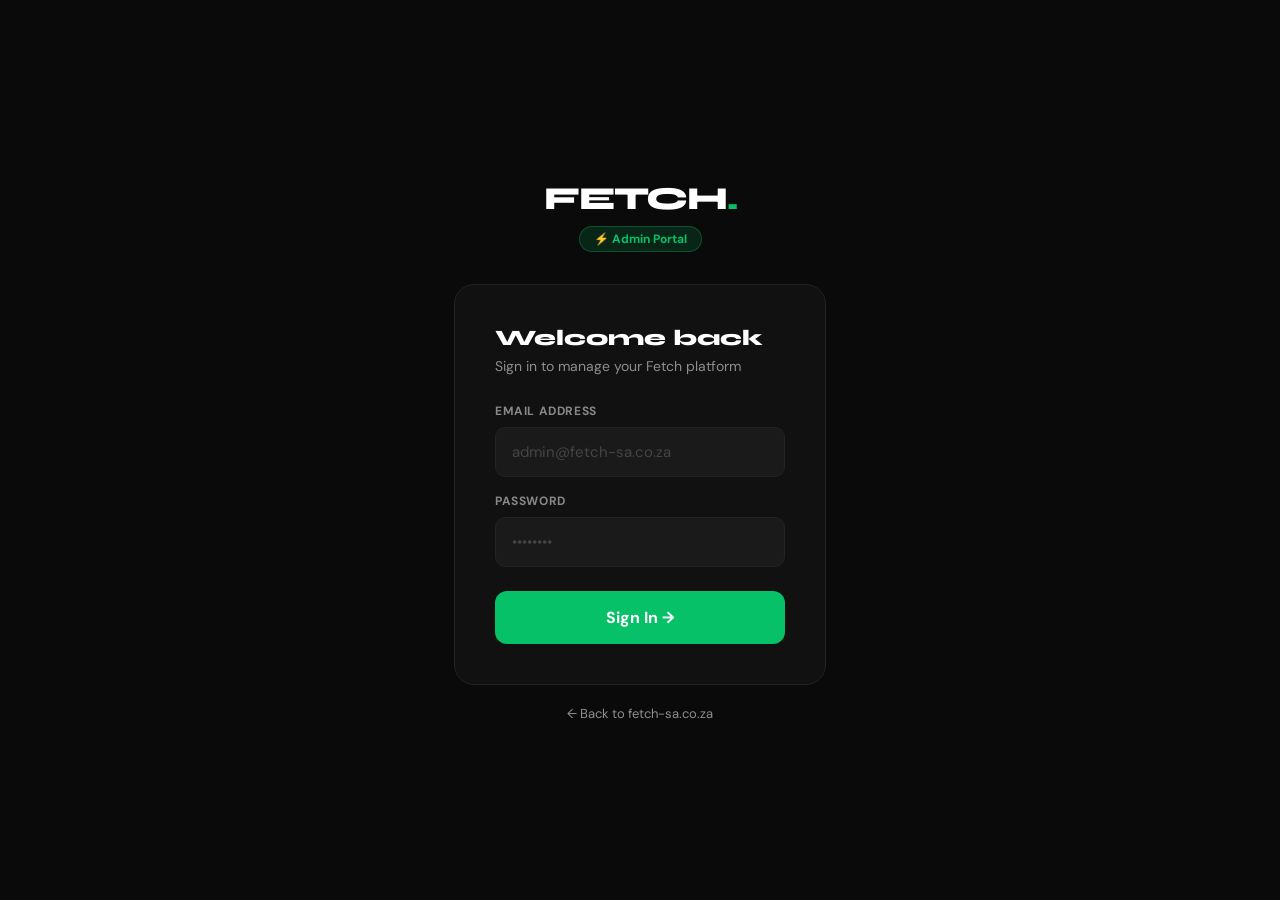
==== admin-codes.html @ 299ec89d "Add files via upload" ====
<!DOCTYPE html>
<html lang="en">
<head>
<meta charset="UTF-8">
<meta name="viewport" content="width=device-width, initial-scale=1.0">
<title>Fetch Admin — Invite Codes</title>
<link rel="stylesheet" href="admin-shared.css">
</head>
<body>
<div id="sidebar-wrap"></div>
<div class="main">
  <div class="topbar">
    <h1>Invite Codes</h1>
    <div class="topbar-right">
      <button class="btn btn-green" onclick="openGenerateModal()">+ Generate New Code</button>
    </div>
  </div>
  <div class="content">
    <div class="filter-tabs">
      <button class="filter-tab active" onclick="setFilter('all',this)">All</button>
      <button class="filter-tab" onclick="setFilter('active',this)">Active</button>
      <button class="filter-tab" onclick="setFilter('used',this)">Used</button>
      <button class="filter-tab" onclick="setFilter('expired',this)">Expired</button>
    </div>
    <div class="table-card">
      <table>
        <thead>
          <tr><th>Code</th><th>Store</th><th>Email</th><th>Created</th><th>Expires</th><th>Status</th><th>Actions</th></tr>
        </thead>
        <tbody id="codes-tbody">
          <tr><td colspan="7" style="text-align:center;padding:40px;color:#8E8E8E">Loading...</td></tr>
        </tbody>
      </table>
    </div>
  </div>
</div>

<script src="admin-shared.js"></script>
<script>
  guardAdmin();
  document.getElementById('sidebar-wrap').innerHTML = buildSidebar('codes');
  let allCodes = [];
  let allStores = [];
  let currentFilter = 'all';

  function codeStatus(c) {
    if (c.is_used) return 'used';
    if (new Date(c.expires_at) < new Date()) return 'expired';
    return 'active';
  }

  async function loadCodes() {
    [allCodes, allStores] = await Promise.all([
      sbGet('store_invites', '?order=created_at.desc&select=*'),
      sbGet('stores', '?select=id,name')
    ]);
    if (!Array.isArray(allCodes)) allCodes = [];
    if (!Array.isArray(allStores)) allStores = [];
    renderCodes();
  }

  function setFilter(f, btn) {
    currentFilter = f;
    document.querySelectorAll('.filter-tab').forEach(t => t.classList.remove('active'));
    btn.classList.add('active');
    renderCodes();
  }

  function storeName(storeId) {
    const s = allStores.find(s => s.id === storeId);
    return s ? s.name : storeId ? storeId.slice(0,8)+'...' : '—';
  }

  function renderCodes() {
    let data = allCodes;
    if (currentFilter !== 'all') data = data.filter(c => codeStatus(c) === currentFilter);
    const tbody = document.getElementById('codes-tbody');
    if (!data.length) {
      tbody.innerHTML = `<tr><td colspan="7" style="text-align:center;padding:48px;color:#8E8E8E"><div style="font-size:32px;margin-bottom:12px">🎟️</div>No codes found</td></tr>`;
      return;
    }
    tbody.innerHTML = data.map(c => {
      const st = codeStatus(c);
      const pillMap = { active:['#E6F9F0','#0A7A45'], used:['#F7F7F7','#8E8E8E'], expired:['#FDECEA','#B91C1C'] };
      const [bg,color] = pillMap[st];
      return `<tr>
        <td><strong style="font-family:monospace;letter-spacing:2px;font-size:15px;color:#06C167">${c.code}</strong></td>
        <td>${storeName(c.store_id)}</td>
        <td class="td-muted">${c.email||'—'}</td>
        <td class="td-muted">${formatDate(c.created_at)}</td>
        <td class="td-muted">${formatDate(c.expires_at)}</td>
        <td><span style="background:${bg};color:${color};padding:3px 10px;border-radius:999px;font-size:11px;font-weight:700">${st.charAt(0).toUpperCase()+st.slice(1)}${c.is_used?' · '+formatDate(c.used_at):''}</span></td>
        <td>
          <div style="display:flex;gap:6px">
            <button class="btn btn-grey btn-sm" onclick="copyToClipboard('${c.code}',this)">📋 Copy</button>
            ${c.email && !c.is_used ? `<a href="https://wa.me/?text=${encodeURIComponent('Your Fetch Partner Code: '+c.code)}" target="_blank" class="btn btn-green btn-sm" style="text-decoration:none">💬</a>` : ''}
            ${st === 'active' ? `<button class="btn btn-red btn-sm" onclick="revokeCode('${c.id}','${c.code}')">Revoke</button>` : ''}
          </div>
        </td>
      </tr>`;
    }).join('');
  }

  async function openGenerateModal() {
    const stores = await sbGet('stores', '?select=id,name&order=name');
    const options = Array.isArray(stores) ? stores.map(s => `<option value="${s.id}">${s.name}</option>`).join('') : '';
    showModal(`
      <div class="modal-title">Generate Partner Code</div>
      <div class="modal-sub">Create a new invite code for a store partner</div>
      <div class="modal-form-group">
        <label>Store *</label>
        <select id="g-store-id"><option value="">Select a store...</option>${options}</select>
      </div>
      <div class="modal-form-group">
        <label>Partner Email *</label>
        <input type="email" id="g-email" placeholder="partner@example.com">
      </div>
      <div class="modal-form-group">
        <label>Expires In</label>
        <select id="g-expires">
          <option value="7">7 days</option>
          <option value="14">14 days</option>
          <option value="30" selected>30 days</option>
          <option value="60">60 days</option>
        </select>
      </div>
      <div style="background:#F7F7F7;border-radius:10px;padding:14px;margin:16px 0;text-align:center">
        <div style="font-size:11px;color:#8E8E8E;margin-bottom:6px">Generated code preview</div>
        <div id="code-preview" style="font-family:monospace;font-size:24px;font-weight:900;color:#06C167;letter-spacing:3px">FETCH-XXXXXX</div>
      </div>
      <div class="modal-buttons">
        <button class="btn btn-black" style="flex:1;padding:14px" onclick="generateAndSave()" id="gen-btn">Generate & Save</button>
      </div>
    `);
    const preview = generateCode();
    document.getElementById('code-preview').textContent = preview;
    document.getElementById('gen-btn').dataset.code = preview;
  }

  async function generateAndSave() {
    const storeId = document.getElementById('g-store-id').value;
    const email = document.getElementById('g-email').value.trim();
    const days = parseInt(document.getElementById('g-expires').value);
    const code = document.getElementById('gen-btn').dataset.code;
    const btn = document.getElementById('gen-btn');
    if (!storeId || !email) { alert('Please select a store and enter an email.'); return; }
    btn.textContent = 'Saving...'; btn.disabled = true;
    const expires = new Date(); expires.setDate(expires.getDate() + days);
    await sbPost('store_invites', { code, store_id: storeId, email, is_used: false, expires_at: expires.toISOString() });
    closeModal();
    showModal(`
      <div style="text-align:center">
        <div style="font-size:40px;margin-bottom:12px">✅</div>
        <div class="modal-title">Code Generated!</div>
        <div class="code-display">${code}</div>
        <div style="display:flex;gap:10px;justify-content:center;margin-bottom:12px">
          <button class="btn btn-black" onclick="copyToClipboard('${code}',this)">📋 Copy Code</button>
        </div>
        <button class="btn btn-grey" style="width:100%" onclick="closeModal();loadCodes()">Done</button>
      </div>
    `);
  }

  async function revokeCode(id, code) {
    if (!confirm(`Revoke code ${code}? The partner will no longer be able to use it.`)) return;
    await sbPatch('store_invites', id, { expires_at: new Date().toISOString() });
    loadCodes();
  }

  loadCodes();
</script>
</body>
</html>
---- admin-shared.css ----
@import url('https://fonts.googleapis.com/css2?family=Syne:wght@400;700;800;900&family=DM+Sans:wght@300;400;500;600&display=swap');

:root {
  --green: #06C167; --black: #000; --white: #fff;
  --surface: #F7F7F7; --border: #E8E8E8; --muted: #8E8E8E;
  --danger: #E74C3C; --warning: #F39C12;
}
*, *::before, *::after { box-sizing: border-box; margin: 0; padding: 0; }
body { font-family: 'DM Sans', sans-serif; background: var(--surface); color: var(--black); display: flex; min-height: 100vh; }

/* SIDEBAR */
.sidebar {
  width: 240px; min-height: 100vh; background: var(--black);
  display: flex; flex-direction: column; position: fixed;
  top: 0; left: 0; bottom: 0; z-index: 50; flex-shrink: 0;
}
.sidebar-logo {
  font-family: 'Syne', sans-serif; font-weight: 900;
  font-size: 22px; letter-spacing: -1px; color: var(--white);
  padding: 28px 24px 4px;
}
.sidebar-logo span { color: var(--green); }
.sidebar-badge {
  font-size: 10px; font-weight: 700; color: var(--green);
  text-transform: uppercase; letter-spacing: 1px;
  padding: 0 24px 24px;
}
.sidebar-nav { flex: 1; display: flex; flex-direction: column; gap: 2px; padding: 8px 12px; }
.sidebar-item {
  display: flex; align-items: center; gap: 10px;
  padding: 11px 14px; border-radius: 10px;
  font-size: 14px; font-weight: 500; color: rgba(255,255,255,0.6);
  text-decoration: none; transition: all 0.2s;
}
.sidebar-item:hover { background: rgba(255,255,255,0.08); color: var(--white); }
.sidebar-item.active { background: rgba(6,193,103,0.15); color: var(--green); font-weight: 700; }
.sidebar-signout {
  margin: 16px 12px; padding: 12px; border-radius: 10px;
  background: rgba(231,76,60,0.1); border: 1px solid rgba(231,76,60,0.2);
  color: var(--danger); font-family: 'DM Sans', sans-serif;
  font-size: 14px; font-weight: 600; cursor: pointer; transition: all 0.2s;
}
.sidebar-signout:hover { background: rgba(231,76,60,0.2); }

/* MAIN */
.main { margin-left: 240px; flex: 1; display: flex; flex-direction: column; min-height: 100vh; }
.topbar {
  background: var(--white); border-bottom: 1px solid var(--border);
  padding: 20px 32px; display: flex; align-items: center; justify-content: space-between;
  position: sticky; top: 0; z-index: 40;
}
.topbar h1 { font-family: 'Syne', sans-serif; font-size: 22px; font-weight: 900; letter-spacing: -0.5px; }
.topbar-right { display: flex; align-items: center; gap: 12px; }
.content { padding: 32px; flex: 1; }

/* STATS GRID */
.stats-grid { display: grid; grid-template-columns: repeat(4, 1fr); gap: 16px; margin-bottom: 28px; }
.stat-card {
  background: var(--white); border-radius: 16px; padding: 24px;
  box-shadow: 0 1px 4px rgba(0,0,0,0.06);
}
.stat-label { font-size: 12px; font-weight: 700; color: var(--muted); text-transform: uppercase; letter-spacing: 0.6px; margin-bottom: 10px; }
.stat-num { font-family: 'Syne', sans-serif; font-size: 32px; font-weight: 900; color: var(--black); line-height: 1; }
.stat-sub { font-size: 12px; color: var(--muted); margin-top: 6px; }

/* TABLE */
.table-card { background: var(--white); border-radius: 16px; overflow: hidden; box-shadow: 0 1px 4px rgba(0,0,0,0.06); margin-bottom: 24px; }
.table-header { padding: 20px 24px; border-bottom: 1px solid var(--border); display: flex; align-items: center; justify-content: space-between; }
.table-title { font-family: 'Syne', sans-serif; font-size: 17px; font-weight: 800; }
table { width: 100%; border-collapse: collapse; }
thead th { background: var(--surface); padding: 12px 16px; text-align: left; font-size: 11px; font-weight: 700; text-transform: uppercase; letter-spacing: 0.6px; color: var(--muted); white-space: nowrap; }
tbody tr { border-bottom: 1px solid var(--border); transition: background 0.15s; }
tbody tr:last-child { border-bottom: none; }
tbody tr:hover { background: #fafafa; }
tbody td { padding: 14px 16px; font-size: 14px; color: var(--black); vertical-align: middle; }
.td-muted { color: var(--muted); font-size: 13px; }

/* BUTTONS */
.btn { padding: 8px 16px; border-radius: 8px; font-family: 'DM Sans', sans-serif; font-size: 13px; font-weight: 600; cursor: pointer; border: none; transition: all 0.2s; display: inline-flex; align-items: center; gap: 5px; white-space: nowrap; }
.btn-sm { padding: 6px 12px; font-size: 12px; border-radius: 7px; }
.btn-green { background: var(--green); color: var(--white); }
.btn-green:hover { filter: brightness(0.9); }
.btn-black { background: var(--black); color: var(--white); }
.btn-black:hover { background: #222; }
.btn-red { background: rgba(231,76,60,0.1); color: var(--danger); border: 1px solid rgba(231,76,60,0.2); }
.btn-red:hover { background: rgba(231,76,60,0.2); }
.btn-grey { background: var(--surface); color: var(--black); border: 1px solid var(--border); }
.btn-grey:hover { background: #ebebeb; }
.btn-outline-black { background: transparent; color: var(--black); border: 1.5px solid var(--black); }
.btn-outline-black:hover { background: var(--black); color: var(--white); }
.btn:disabled { opacity: 0.5; cursor: not-allowed; }

/* FILTER TABS */
.filter-tabs { display: flex; gap: 4px; background: var(--surface); border-radius: 10px; padding: 4px; margin-bottom: 20px; width: fit-content; }
.filter-tab { padding: 8px 16px; border-radius: 8px; font-size: 13px; font-weight: 600; color: var(--muted); cursor: pointer; transition: all 0.2s; border: none; background: none; font-family: 'DM Sans', sans-serif; }
.filter-tab.active { background: var(--white); color: var(--black); box-shadow: 0 1px 3px rgba(0,0,0,0.1); }

/* SEARCH */
.search-input {
  padding: 10px 16px; border-radius: 10px; border: 1.5px solid var(--border);
  background: var(--white); font-family: 'DM Sans', sans-serif;
  font-size: 14px; color: var(--black); outline: none; width: 280px; transition: border-color 0.2s;
}
.search-input:focus { border-color: var(--green); }

/* FORM in modals */
.modal-form-group { margin-bottom: 16px; }
.modal-form-group label { display: block; font-size: 12px; font-weight: 700; color: var(--black); text-transform: uppercase; letter-spacing: 0.5px; margin-bottom: 6px; }
.modal-form-group input, .modal-form-group select {
  width: 100%; padding: 12px 14px; border-radius: 10px;
  background: var(--surface); border: 1.5px solid var(--border);
  font-family: 'DM Sans', sans-serif; font-size: 14px; color: var(--black); outline: none;
}
.modal-form-group input:focus, .modal-form-group select:focus { border-color: var(--green); }
.modal-title { font-family: 'Syne', sans-serif; font-size: 20px; font-weight: 900; margin-bottom: 6px; }
.modal-sub { font-size: 14px; color: var(--muted); margin-bottom: 24px; }
.modal-buttons { display: flex; gap: 10px; margin-top: 20px; }
.code-display {
  font-family: monospace; font-size: 36px; font-weight: 900;
  color: var(--green); text-align: center; letter-spacing: 4px;
  background: rgba(6,193,103,0.08); border: 2px dashed rgba(6,193,103,0.3);
  border-radius: 12px; padding: 20px; margin: 20px 0;
}

/* EMPTY STATE */
.empty-state { text-align: center; padding: 60px 20px; color: var(--muted); }
.empty-state .empty-icon { font-size: 40px; margin-bottom: 12px; }
.empty-state p { font-size: 15px; }

/* BADGE */
.badge { display: inline-flex; align-items: center; justify-content: center; background: var(--green); color: var(--white); border-radius: 999px; font-size: 11px; font-weight: 700; min-width: 20px; height: 20px; padding: 0 6px; margin-left: 6px; }
.badge-red { background: var(--danger); }

/* RESPONSIVE */
@media (max-width: 900px) {
  .sidebar { display: none; }
  .main { margin-left: 0; }
  .stats-grid { grid-template-columns: 1fr 1fr; }
  .content { padding: 16px; }
  .topbar { padding: 16px; }
}
@media (max-width: 480px) {
  .stats-grid { grid-template-columns: 1fr; }
}
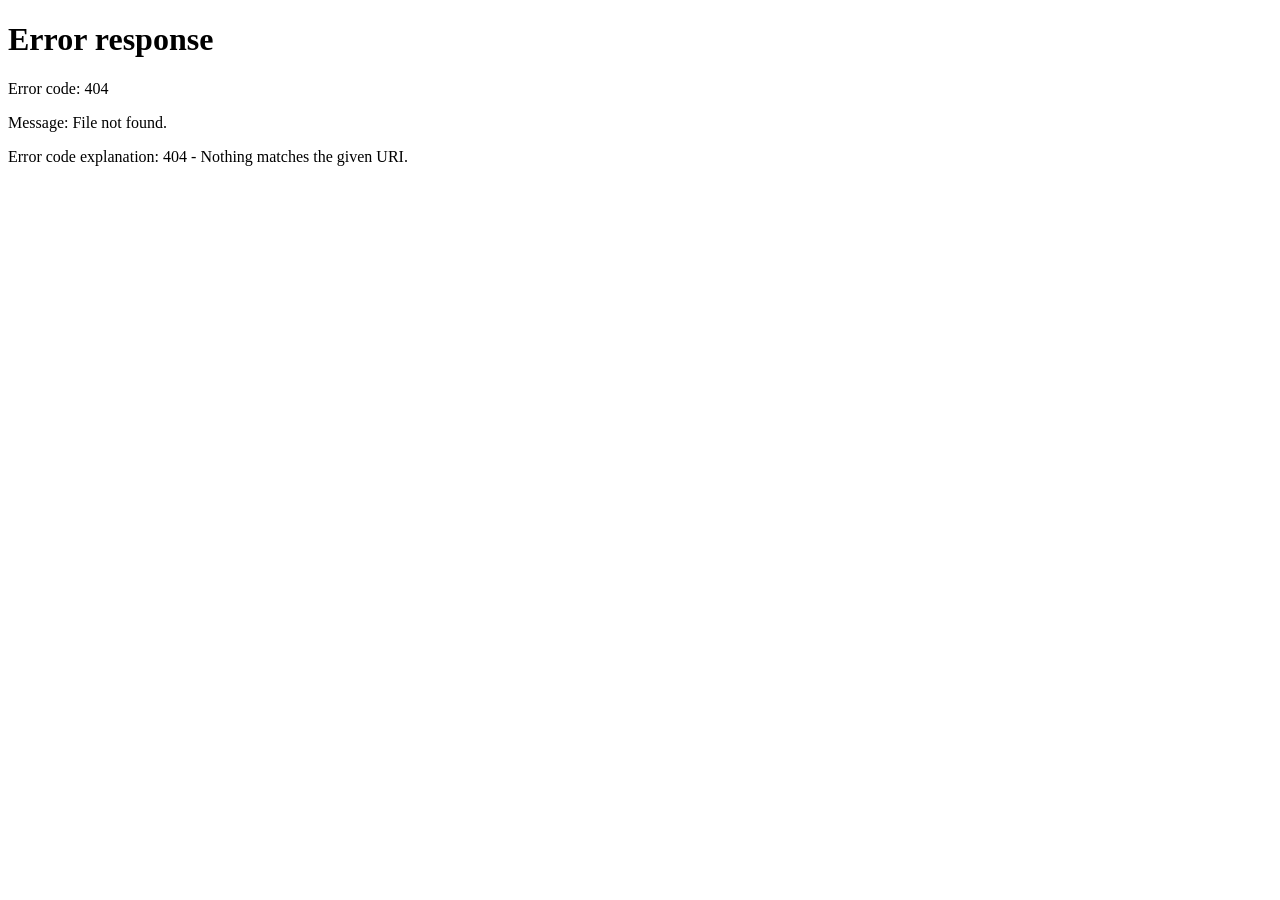
==== commit 48eb863b: "Update admin-codes.html" ====
--- a/admin-codes.html
+++ b/admin-codes.html
@@ -4,7 +4,82 @@
 <meta charset="UTF-8">
 <meta name="viewport" content="width=device-width, initial-scale=1.0">
 <title>Fetch Admin — Invite Codes</title>
-<link rel="stylesheet" href="admin-shared.css">
+<link rel="stylesheet" href="/admin-shared.css?v=3">
+<script>const SUPABASE_URL = 'https://errbnpeswpjmdsvehduz.supabase.co';
+const SUPABASE_KEY = 'eyJhbGciOiJIUzI1NiIsInR5cCI6IkpXVCJ9.eyJpc3MiOiJzdXBhYmFzZSIsInJlZiI6ImVycmJucGVzd3BqbWRzdmVoZHV6Iiwicm9sZSI6ImFub24iLCJpYXQiOjE3NzEyNDgzMDMsImV4cCI6MjA4NjgyNDMwM30.ZYeZUV6PFs_yATPMUisH9vzXwWaMpBUwEn6Dsy6F0z8';
+
+function getToken() { return localStorage.getItem('fetch_admin_token'); }
+function authHeaders() {
+  return { 'Content-Type': 'application/json', 'apikey': SUPABASE_KEY, 'Authorization': `Bearer ${getToken() || SUPABASE_KEY}` };
+}
+function guardAdmin() { if (!getToken()) { window.location.href = '/admin'; return false; } return true; }
+function signOut() { localStorage.removeItem('fetch_admin_token'); localStorage.removeItem('fetch_admin_user'); window.location.href = '/admin'; }
+
+async function sbGet(table, params = '') {
+  const res = await fetch(`${SUPABASE_URL}/rest/v1/${table}${params}`, { headers: authHeaders() });
+  return res.json();
+}
+async function sbPost(table, body) {
+  const res = await fetch(`${SUPABASE_URL}/rest/v1/${table}`, { method: 'POST', headers: { ...authHeaders(), 'Prefer': 'return=representation' }, body: JSON.stringify(body) });
+  return res.json();
+}
+async function sbPatch(table, id, body) {
+  const res = await fetch(`${SUPABASE_URL}/rest/v1/${table}?id=eq.${id}`, { method: 'PATCH', headers: { ...authHeaders(), 'Prefer': 'return=representation' }, body: JSON.stringify(body) });
+  return res.json();
+}
+async function sbDelete(table, id) { await fetch(`${SUPABASE_URL}/rest/v1/${table}?id=eq.${id}`, { method: 'DELETE', headers: authHeaders() }); }
+
+function generateCode() { return 'FETCH-' + Math.random().toString(36).substring(2, 8).toUpperCase(); }
+function formatZAR(amount) { return 'R' + parseFloat(amount || 0).toFixed(2); }
+function timeAgo(dateStr) {
+  const diff = Date.now() - new Date(dateStr).getTime();
+  const mins = Math.floor(diff / 60000);
+  if (mins < 1) return 'just now';
+  if (mins < 60) return `${mins}m ago`;
+  const hrs = Math.floor(mins / 60);
+  if (hrs < 24) return `${hrs}h ago`;
+  return `${Math.floor(hrs / 24)}d ago`;
+}
+function formatDate(dateStr) {
+  if (!dateStr) return '—';
+  return new Date(dateStr).toLocaleDateString('en-ZA', { day: 'numeric', month: 'short', year: 'numeric' });
+}
+function statusPill(status) {
+  const map = { pending:['#FFF8E6','#9A6500'], confirmed:['#E6F0FB','#1A5FA5'], preparing:['#FFF8E6','#9A6500'], ready:['#F3E6FB','#6B21A8'], picked_up:['#E6F9F0','#0A7A45'], delivered:['#E6F9F0','#0A7A45'], cancelled:['#FDECEA','#B91C1C'], active:['#E6F9F0','#0A7A45'], onboarding:['#F7F7F7','#8E8E8E'], paused:['#FFF8E6','#9A6500'], suspended:['#FDECEA','#B91C1C'], approved:['#E6F9F0','#0A7A45'], rejected:['#FDECEA','#B91C1C'], driver:['#E6F9F0','#0A7A45'], suspended_driver:['#FDECEA','#B91C1C'] };
+  const [bg, color] = map[status] || ['#F7F7F7','#8E8E8E'];
+  const label = status.replace(/_/g, ' ').replace(/\b\w/g, c => c.toUpperCase());
+  return `<span style="background:${bg};color:${color};padding:3px 10px;border-radius:999px;font-size:11px;font-weight:700;white-space:nowrap">${label}</span>`;
+}
+function buildSidebar(activePage) {
+  const pages = [
+    { id:'dashboard', icon:'📊', label:'Dashboard',    href:'/admin/dashboard' },
+    { id:'enquiries', icon:'📋', label:'Enquiries',    href:'/admin/enquiries' },
+    { id:'stores',    icon:'🏪', label:'Stores',       href:'/admin/stores' },
+    { id:'codes',     icon:'🎟️', label:'Invite Codes', href:'/admin/codes' },
+    { id:'orders',    icon:'🛒', label:'Orders',       href:'/admin/orders' },
+    { id:'drivers',   icon:'🚗', label:'Drivers',      href:'/admin/drivers' },
+  ];
+  const items = pages.map(p => `<a href="${p.href}" class="sidebar-item ${p.id===activePage?'active':''}"><span>${p.icon}</span><span>${p.label}</span></a>`).join('');
+  return `<aside class="sidebar"><div class="sidebar-logo">FETCH<span>.</span></div><div class="sidebar-badge">Admin</div><nav class="sidebar-nav">${items}</nav><button class="sidebar-signout" onclick="signOut()">Sign Out</button></aside>`;
+}
+function showModal(html) {
+  const overlay = document.createElement('div');
+  overlay.id = 'modal-overlay';
+  overlay.style.cssText = 'position:fixed;inset:0;background:rgba(0,0,0,0.75);z-index:1000;display:flex;align-items:center;justify-content:center;padding:24px;overflow-y:auto';
+  overlay.innerHTML = `<div style="background:#fff;border-radius:20px;padding:40px;max-width:520px;width:100%;position:relative">${html}<button onclick="closeModal()" style="position:absolute;top:16px;right:16px;background:#f7f7f7;border:none;border-radius:50%;width:32px;height:32px;cursor:pointer;font-size:16px">✕</button></div>`;
+  overlay.addEventListener('click', e => { if(e.target===overlay) closeModal(); });
+  document.body.appendChild(overlay);
+}
+function closeModal() { const el = document.getElementById('modal-overlay'); if(el) el.remove(); }
+function copyToClipboard(text, btn) {
+  navigator.clipboard.writeText(text).then(() => { const o=btn.textContent; btn.textContent='Copied! ✓'; btn.style.background='#06C167'; btn.style.color='#fff'; setTimeout(()=>{btn.textContent=o;btn.style.background='';btn.style.color='';},2000); });
+}
+function whatsappLink(phone, code, ownerName, storeName) {
+  const num = (phone||'').replace(/\D/g,'').replace(/^0/,'27');
+  const msg = encodeURIComponent(`Hi ${ownerName}! 👋 Welcome to Fetch 🎉\n\nYour store *${storeName}* has been approved!\n\nDownload the Fetch app and enter your Partner Code:\n\n*${code}*\n\nYour code expires in 30 days. Reply if you need help!`);
+  return `https://wa.me/${num}?text=${msg}`;
+}
+</script>
 </head>
 <body>
 <div id="sidebar-wrap"></div>
@@ -24,61 +99,34 @@
     </div>
     <div class="table-card">
       <table>
-        <thead>
-          <tr><th>Code</th><th>Store</th><th>Email</th><th>Created</th><th>Expires</th><th>Status</th><th>Actions</th></tr>
-        </thead>
-        <tbody id="codes-tbody">
-          <tr><td colspan="7" style="text-align:center;padding:40px;color:#8E8E8E">Loading...</td></tr>
-        </tbody>
+        <thead><tr><th>Code</th><th>Store</th><th>Email</th><th>Created</th><th>Expires</th><th>Status</th><th>Actions</th></tr></thead>
+        <tbody id="codes-tbody"><tr><td colspan="7" style="text-align:center;padding:40px;color:#8E8E8E">Loading...</td></tr></tbody>
       </table>
     </div>
   </div>
 </div>
-
-<script src="admin-shared.js"></script>
 <script>
   guardAdmin();
   document.getElementById('sidebar-wrap').innerHTML = buildSidebar('codes');
-  let allCodes = [];
-  let allStores = [];
-  let currentFilter = 'all';
-
-  function codeStatus(c) {
-    if (c.is_used) return 'used';
-    if (new Date(c.expires_at) < new Date()) return 'expired';
-    return 'active';
-  }
+  let allCodes = [], allStores = [], currentFilter = 'all';
+
+  function codeStatus(c) { if (c.is_used) return 'used'; if (new Date(c.expires_at) < new Date()) return 'expired'; return 'active'; }
 
   async function loadCodes() {
-    [allCodes, allStores] = await Promise.all([
-      sbGet('store_invites', '?order=created_at.desc&select=*'),
-      sbGet('stores', '?select=id,name')
-    ]);
+    [allCodes, allStores] = await Promise.all([sbGet('store_invites', '?order=created_at.desc&select=*'), sbGet('stores', '?select=id,name')]);
     if (!Array.isArray(allCodes)) allCodes = [];
     if (!Array.isArray(allStores)) allStores = [];
     renderCodes();
   }
 
-  function setFilter(f, btn) {
-    currentFilter = f;
-    document.querySelectorAll('.filter-tab').forEach(t => t.classList.remove('active'));
-    btn.classList.add('active');
-    renderCodes();
-  }
-
-  function storeName(storeId) {
-    const s = allStores.find(s => s.id === storeId);
-    return s ? s.name : storeId ? storeId.slice(0,8)+'...' : '—';
-  }
+  function setFilter(f, btn) { currentFilter = f; document.querySelectorAll('.filter-tab').forEach(t => t.classList.remove('active')); btn.classList.add('active'); renderCodes(); }
+  function storeName(id) { const s = allStores.find(s => s.id === id); return s ? s.name : id ? id.slice(0,8)+'...' : '—'; }
 
   function renderCodes() {
     let data = allCodes;
     if (currentFilter !== 'all') data = data.filter(c => codeStatus(c) === currentFilter);
     const tbody = document.getElementById('codes-tbody');
-    if (!data.length) {
-      tbody.innerHTML = `<tr><td colspan="7" style="text-align:center;padding:48px;color:#8E8E8E"><div style="font-size:32px;margin-bottom:12px">🎟️</div>No codes found</td></tr>`;
-      return;
-    }
+    if (!data.length) { tbody.innerHTML = `<tr><td colspan="7" style="text-align:center;padding:48px;color:#8E8E8E"><div style="font-size:32px;margin-bottom:12px">🎟️</div>No codes found</td></tr>`; return; }
     tbody.innerHTML = data.map(c => {
       const st = codeStatus(c);
       const pillMap = { active:['#E6F9F0','#0A7A45'], used:['#F7F7F7','#8E8E8E'], expired:['#FDECEA','#B91C1C'] };
@@ -93,8 +141,8 @@
         <td>
           <div style="display:flex;gap:6px">
             <button class="btn btn-grey btn-sm" onclick="copyToClipboard('${c.code}',this)">📋 Copy</button>
-            ${c.email && !c.is_used ? `<a href="https://wa.me/?text=${encodeURIComponent('Your Fetch Partner Code: '+c.code)}" target="_blank" class="btn btn-green btn-sm" style="text-decoration:none">💬</a>` : ''}
-            ${st === 'active' ? `<button class="btn btn-red btn-sm" onclick="revokeCode('${c.id}','${c.code}')">Revoke</button>` : ''}
+            ${c.email&&!c.is_used?`<a href="https://wa.me/?text=${encodeURIComponent('Your Fetch Partner Code: '+c.code)}" target="_blank" class="btn btn-green btn-sm" style="text-decoration:none">💬</a>`:''}
+            ${st==='active'?`<button class="btn btn-red btn-sm" onclick="revokeCode('${c.id}','${c.code}')">Revoke</button>`:''}
           </div>
         </td>
       </tr>`;
@@ -104,44 +152,25 @@
   async function openGenerateModal() {
     const stores = await sbGet('stores', '?select=id,name&order=name');
     const options = Array.isArray(stores) ? stores.map(s => `<option value="${s.id}">${s.name}</option>`).join('') : '';
+    const preview = generateCode();
     showModal(`
       <div class="modal-title">Generate Partner Code</div>
       <div class="modal-sub">Create a new invite code for a store partner</div>
-      <div class="modal-form-group">
-        <label>Store *</label>
-        <select id="g-store-id"><option value="">Select a store...</option>${options}</select>
+      <div class="modal-form-group"><label>Store *</label><select id="g-store-id"><option value="">Select a store...</option>${options}</select></div>
+      <div class="modal-form-group"><label>Partner Email *</label><input type="email" id="g-email" placeholder="partner@example.com"></div>
+      <div class="modal-form-group"><label>Expires In</label><select id="g-expires"><option value="7">7 days</option><option value="14">14 days</option><option value="30" selected>30 days</option><option value="60">60 days</option></select></div>
+      <div style="background:#F7F7F7;border-radius:10px;padding:14px;margin:16px 0;text-align:center">
+        <div style="font-size:11px;color:#8E8E8E;margin-bottom:6px">Your code</div>
+        <div style="font-family:monospace;font-size:24px;font-weight:900;color:#06C167;letter-spacing:3px">${preview}</div>
       </div>
-      <div class="modal-form-group">
-        <label>Partner Email *</label>
-        <input type="email" id="g-email" placeholder="partner@example.com">
-      </div>
-      <div class="modal-form-group">
-        <label>Expires In</label>
-        <select id="g-expires">
-          <option value="7">7 days</option>
-          <option value="14">14 days</option>
-          <option value="30" selected>30 days</option>
-          <option value="60">60 days</option>
-        </select>
-      </div>
-      <div style="background:#F7F7F7;border-radius:10px;padding:14px;margin:16px 0;text-align:center">
-        <div style="font-size:11px;color:#8E8E8E;margin-bottom:6px">Generated code preview</div>
-        <div id="code-preview" style="font-family:monospace;font-size:24px;font-weight:900;color:#06C167;letter-spacing:3px">FETCH-XXXXXX</div>
-      </div>
-      <div class="modal-buttons">
-        <button class="btn btn-black" style="flex:1;padding:14px" onclick="generateAndSave()" id="gen-btn">Generate & Save</button>
-      </div>
+      <div class="modal-buttons"><button class="btn btn-black" style="flex:1;padding:14px" onclick="generateAndSave('${preview}')" id="gen-btn">Generate & Save</button></div>
     `);
-    const preview = generateCode();
-    document.getElementById('code-preview').textContent = preview;
-    document.getElementById('gen-btn').dataset.code = preview;
-  }
-
-  async function generateAndSave() {
+  }
+
+  async function generateAndSave(code) {
     const storeId = document.getElementById('g-store-id').value;
     const email = document.getElementById('g-email').value.trim();
     const days = parseInt(document.getElementById('g-expires').value);
-    const code = document.getElementById('gen-btn').dataset.code;
     const btn = document.getElementById('gen-btn');
     if (!storeId || !email) { alert('Please select a store and enter an email.'); return; }
     btn.textContent = 'Saving...'; btn.disabled = true;
@@ -162,11 +191,9 @@
   }
 
   async function revokeCode(id, code) {
-    if (!confirm(`Revoke code ${code}? The partner will no longer be able to use it.`)) return;
-    await sbPatch('store_invites', id, { expires_at: new Date().toISOString() });
-    loadCodes();
-  }
-
+    if (!confirm(`Revoke code ${code}?`)) return;
+    await sbPatch('store_invites', id, { expires_at: new Date().toISOString() }); loadCodes();
+  }
   loadCodes();
 </script>
 </body>
